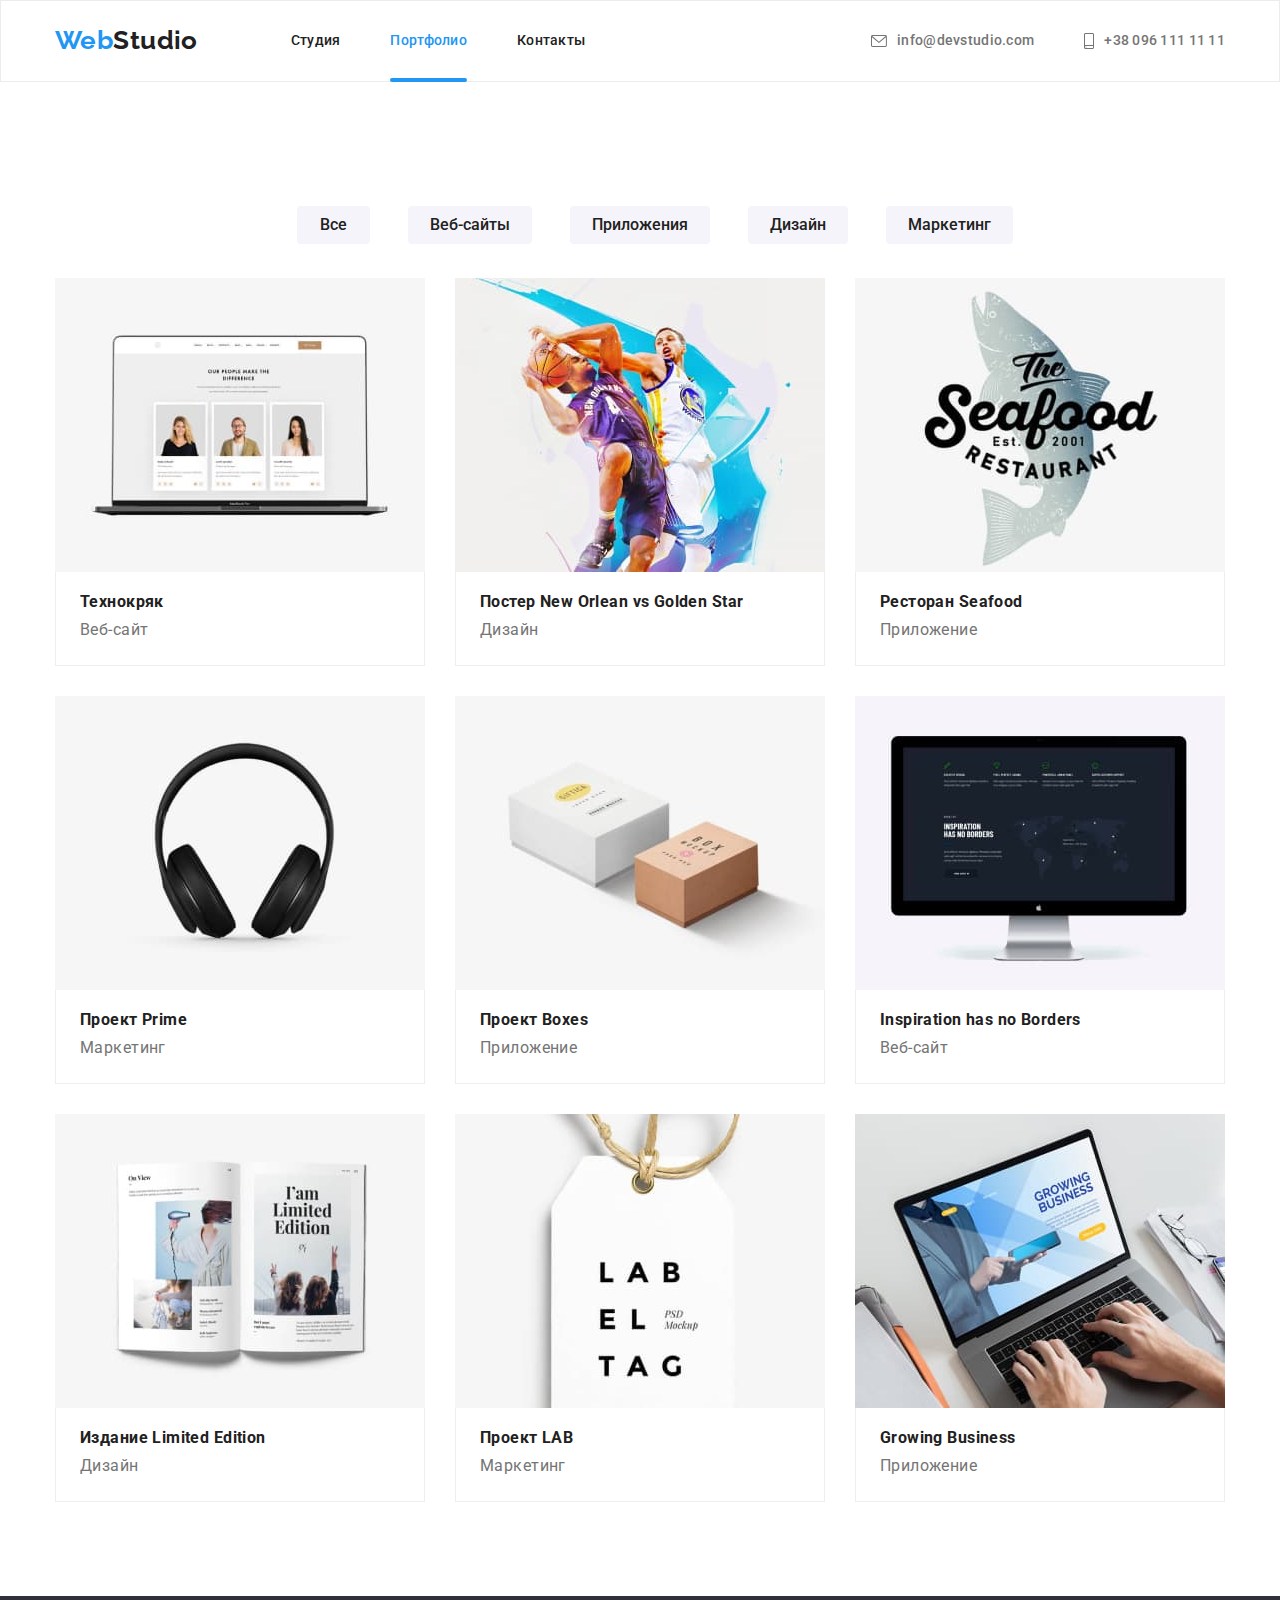
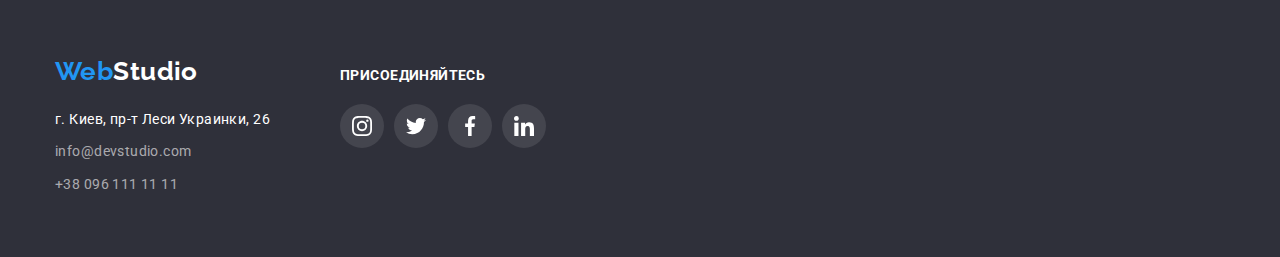
==== portfolio.html @ 7b834184 "create new repository" ====
<!DOCTYPE html>
<html lang="ru">
  <head>
    <meta charset="UTF-8" />
    <meta http-equiv="X-UA-Compatible" content="IE=edge" />
    <meta name="viewport" content="width=device-width, initial-scale=1.0" />
    <title>Document</title>
    <link rel="preconnect" href="https://fonts.googleapis.com" />
    <link rel="preconnect" href="https://fonts.gstatic.com" crossorigin />
    <link
      href="https://fonts.googleapis.com/css2?family=Raleway:wght@700&family=Roboto:wght@400;500;700;900&display=swap"
      rel="stylesheet"
    />
    <link
      rel="stylesheet"
      href="https://cdnjs.cloudflare.com/ajax/libs/modern-normalize/1.1.0/modern-normalize.min.css"
    />
    <link rel="stylesheet" href="./css/styles.css" />
  </head>
  <body>
    <!--шапка страницы-->
    <header class="header">
      <div class="container container-header">
        <nav class="nav">
          <a href="" class="link logo"
            >Web<span class="logo-header">Studio</span></a
          >

          <ul class="nav-list list">
            <li class="nav-item">
              <a href="./index.html" class="link header-link">Студия</a>
            </li>
            <li class="nav-item">
              <a href="./portfolio.html" class="link header-link current-link"
                >Портфолио</a
              >
            </li>
            <li class="nav-item">
              <a href="#" class="link header-link">Контакты</a>
            </li>
          </ul>
        </nav>
        <ul class="contact-list list">
          <li class="contact-item">
            <a
              href="mailto:info@devstudio.com"
              class="link header-link contact-link"
            >
              <svg class="contacts-icon" width="16" height="12">
                <use href="./images/sprite.svg#envelope-1"></use></svg
              >info@devstudio.com</a
            >
          </li>
          <li class="contact-item">
            <a href="tel:+380961111111" class="link header-link contact-link">
              <svg class="contacts-icon" width="10" height="16">
                <use href="./images//sprite.svg#smartphone-1"></use></svg
              >+38 096 111 11 11</a
            >
          </li>
        </ul>
      </div>
    </header>

    <!--главный блок-->
    <main>
      <section class="section section-portfolio">
        <h1 class="visually-hidden">Портфолио</h1>
        <div class="container">
          <ul class="list list-portfolio">
            <li class="item">
              <button type="button" class="btn-portfolio">Все</button>
            </li>
            <li class="item">
              <button type="button" class="btn-portfolio">Веб-сайты</button>
            </li>
            <li class="item">
              <button type="button" class="btn-portfolio">Приложения</button>
            </li>
            <li class="item">
              <button type="button" class="btn-portfolio">Дизайн</button>
            </li>
            <li class="item">
              <button type="button" class="btn-portfolio">Маркетинг</button>
            </li>
          </ul>
          <h2 class="visually-hidden">Работы</h2>
          <ul class="list works-list">
            <li class="item works-item">
              <a
                class="link works-link"
                href="#"
                target="_blank"
                rel="noreferrer noopener"
              >
                <div class="works-card-overlay">
                  <div class="works-img-overlay">
                    <img
                      src="./images/technocrack.jpg"
                      alt="Ноутбук"
                      width="370"
                      height="294"
                    />
                    <div class="works-text-overlay">
                      <p class="works-text">
                        Технокряк это современная площадка распространения
                        коронавируса. Компании используют эту платформу для
                        цифрового шпионажа и атак на защищённые сервера
                        конкурентов.
                      </p>
                    </div>
                  </div>

                  <div class="works-wrraper">
                    <h3 class="title works-title">Технокряк</h3>
                    <p class="works-description">Веб-сайт</p>
                  </div>
                </div>
              </a>
            </li>
            <li class="item works-item">
              <a
                class="link works-link"
                href="#"
                target="_blank"
                rel="noreferrer noopener"
              >
                <div class="works-card-overlay">
                  <div class="works-img-overlay">
                    <img
                      src="./images/poster-new-orlean-vs-golden-star.jpg"
                      alt="Баскетболисты"
                      width="370"
                      height="294"
                    />
                    <div class="works-text-overlay">
                      <p class="works-text">
                        Технокряк это современная площадка распространения
                        коронавируса. Компании используют эту платформу для
                        цифрового шпионажа и атак на защищённые сервера
                        конкурентов.
                      </p>
                    </div>
                  </div>

                  <div class="works-wrraper">
                    <h3 class="title works-title">
                      Постер New Orlean vs Golden Star
                    </h3>
                    <p class="works-description">Дизайн</p>
                  </div>
                </div>
              </a>
            </li>
            <li class="item works-item">
              <a
                class="link works-link"
                href="#"
                target="_blank"
                rel="noreferrer noopener"
              >
                <div class="works-card-overlay">
                  <div class="works-img-overlay">
                    <img
                      src="./images/restaurant-seafood.jpg"
                      alt="Лого ресторана"
                      width="370"
                      height="294"
                    />
                    <div class="works-text-overlay">
                      <p class="works-text">
                        Технокряк это современная площадка распространения
                        коронавируса. Компании используют эту платформу для
                        цифрового шпионажа и атак на защищённые сервера
                        конкурентов.
                      </p>
                    </div>
                  </div>

                  <div class="works-wrraper">
                    <h3 class="title works-title">Ресторан Seafood</h3>
                    <p class="works-description">Приложение</p>
                  </div>
                </div>
              </a>
            </li>
            <li class="item works-item">
              <a
                class="link works-link"
                href="#"
                target="_blank"
                rel="noreferrer noopener"
              >
                <div class="works-card-overlay">
                  <div class="works-img-overlay">
                    <img
                      src="./images/project-prime.jpg"
                      alt="Наушники"
                      width="370"
                      height="294"
                    />
                    <div class="works-text-overlay">
                      <p class="works-text">
                        Технокряк это современная площадка распространения
                        коронавируса. Компании используют эту платформу для
                        цифрового шпионажа и атак на защищённые сервера
                        конкурентов.
                      </p>
                    </div>
                  </div>

                  <div class="works-wrraper">
                    <h3 class="title works-title">Проект Prime</h3>
                    <p class="works-description">Маркетинг</p>
                  </div>
                </div>
              </a>
            </li>
            <li class="item works-item">
              <a
                class="link works-link"
                href="#"
                target="_blank"
                rel="noreferrer noopener"
              >
                <div class="works-card-overlay">
                  <div class="works-img-overlay">
                    <img
                      src="./images/project-boxes.jpg"
                      alt="Коробки"
                      width="370"
                      height="294"
                    />
                    <div class="works-text-overlay">
                      <p class="works-text">
                        Технокряк это современная площадка распространения
                        коронавируса. Компании используют эту платформу для
                        цифрового шпионажа и атак на защищённые сервера
                        конкурентов.
                      </p>
                    </div>
                  </div>
                  <div class="works-wrraper">
                    <h3 class="title works-title">Проект Boxes</h3>
                    <p class="works-description">Приложение</p>
                  </div>
                </div>
              </a>
            </li>
            <li class="item works-item">
              <a
                class="link works-link"
                href="#"
                target="_blank"
                rel="noreferrer noopener"
              >
                <div class="works-card-overlay">
                  <div class="works-img-overlay">
                    <img
                      src="./images/inspiration-has-no-borders.jpg"
                      alt="Монитор"
                      width="370"
                      height="294"
                    />
                    <div class="works-text-overlay">
                      <p class="works-text">
                        Технокряк это современная площадка распространения
                        коронавируса. Компании используют эту платформу для
                        цифрового шпионажа и атак на защищённые сервера
                        конкурентов.
                      </p>
                    </div>
                  </div>
                  <div class="works-wrraper">
                    <h3 class="title works-title">
                      Inspiration has no Borders
                    </h3>
                    <p class="works-description">Веб-сайт</p>
                  </div>
                </div>
              </a>
            </li>
            <li class="item works-item">
              <a
                class="link works-link"
                href="#"
                target="_blank"
                rel="noreferrer noopener"
              >
                <div class="works-card-overlay">
                  <div class="works-img-overlay">
                    <img
                      src="./images/limited-edition.jpg"
                      alt="Книга"
                      width="370"
                      height="294"
                    />
                    <div class="works-text-overlay">
                      <p class="works-text">
                        Технокряк это современная площадка распространения
                        коронавируса. Компании используют эту платформу для
                        цифрового шпионажа и атак на защищённые сервера
                        конкурентов.
                      </p>
                    </div>
                  </div>
                  <div class="works-wrraper">
                    <h3 class="title works-title">Издание Limited Edition</h3>
                    <p class="works-description">Дизайн</p>
                  </div>
                </div>
              </a>
            </li>
            <li class="item works-item">
              <a
                class="link works-link"
                href="#"
                target="_blank"
                rel="noreferrer noopener"
              >
                <div class="works-card-overlay">
                  <div class="works-img-overlay">
                    <img
                      src="./images/project-lab.jpg"
                      alt="Лейбл"
                      width="370"
                      height="294"
                    />
                    <div class="works-text-overlay">
                      <p class="works-text">
                        Технокряк это современная площадка распространения
                        коронавируса. Компании используют эту платформу для
                        цифрового шпионажа и атак на защищённые сервера
                        конкурентов.
                      </p>
                    </div>
                  </div>
                  <div class="works-wrraper">
                    <h3 class="title works-title">Проект LAB</h3>
                    <p class="works-description">Маркетинг</p>
                  </div>
                </div>
              </a>
            </li>
            <li class="item works-item">
              <a
                class="link works-link"
                href="#"
                target="_blank"
                rel="noreferrer noopener"
              >
                <div class="works-card-overlay">
                  <div class="works-img-overlay">
                    <img
                      src="./images/growing-business.jpg"
                      alt="Печать за ноутбуком"
                      width="370"
                      height="294"
                    />
                    <div class="works-text-overlay">
                      <p class="works-text">
                        Технокряк это современная площадка распространения
                        коронавируса. Компании используют эту платформу для
                        цифрового шпионажа и атак на защищённые сервера
                        конкурентов.
                      </p>
                    </div>
                  </div>
                  <div class="works-wrraper">
                    <h3 class="title works-title">Growing Business</h3>
                    <p class="works-description">Приложение</p>
                  </div>
                </div>
              </a>
            </li>
          </ul>
        </div>
      </section>
    </main>

    <footer class="footer">
      <div class="container footer-container">
        <div class="footer-address-container">
          <a href="" class="link logo"
            >Web<span class="logo-footer">Studio</span></a
          >
          <address class="address">
            <ul class="list address-list">
              <li class="address-item">
                <a
                  href="https://goo.gl/maps/YsXCq6yeaP6gn7Sp7"
                  target="_blank"
                  rel="noreferrer noopener"
                  class="link address-link"
                  >г. Киев, пр-т Леси Украинки, 26</a
                >
              </li>
              <li class="address-item">
                <a href="mailto:info@devstudio.com" class="link address-link"
                  >info@devstudio.com</a
                >
              </li>
              <li class="address-item">
                <a href="tel:+380961111111" class="link address-link"
                  >+38 096 111 11 11</a
                >
              </li>
            </ul>
          </address>
        </div>
        <div class="footer-icon-container">
          <h3 class="title">присоединяйтесь</h3>
          <ul class="list social-list">
            <li class="social-item">
              <a
                href="https://www.instagram.com/"
                target="_blank"
                rel="noreferrer noopener"
                class="link icon-link footer-icon-link"
              >
                <svg class="footer-icon" width="20" height="20">
                  <use href="./images/sprite.svg#instagram"></use>
                </svg>
              </a>
            </li>
            <li class="social-item">
              <a
                href="https://www.instagram.com/"
                target="_blank"
                rel="noreferrer noopener"
                class="link icon-link footer-icon-link"
              >
                <svg class="footer-icon" width="20" height="20">
                  <use href="./images/sprite.svg#twitter"></use>
                </svg>
              </a>
            </li>
            <li class="social-item">
              <a
                href="https://www.instagram.com/"
                target="_blank"
                rel="noreferrer noopener"
                class="link icon-link footer-icon-link"
              >
                <svg class="footer-icon" width="20" height="20">
                  <use href="./images/sprite.svg#facebook"></use>
                </svg>
              </a>
            </li>
            <li class="social-item">
              <a
                href="https://www.instagram.com/"
                target="_blank"
                rel="noreferrer noopener"
                class="link icon-link footer-icon-link"
              >
                <svg class="footer-icon" width="20" height="20">
                  <use href="./images/sprite.svg#linkedin"></use>
                </svg>
              </a>
            </li>
          </ul>
        </div>
      </div>
    </footer>
  </body>
</html>
---- css/styles.css ----
:root{
    --primary-text-color: #757575;
    --title-text-color: #212121;
    --accent-color: #2196F3;
    --white-text-color: #fff;
    --primary-background-color: #E5E5E5;
    --secondary-background-color: #F5F4FA;
    --white-background-color: #FFFFFF;
    --footer-background-color: #2F303A;
    --light-grey-rgba: rgba(255, 255, 255, 0.6);
    --icon-color: #AFB1B8;
    --bg-color-activity-wrraper: rgba(47, 48, 58, 0.8);
    --backdrop-bg: rgba(0, 0, 0, 0.2);
    --time-animation: 250ms;
    --time-distribution: cubic-bezier(0.4, 0, 0.2, 1);
}

body {
    font-family: roboto, sans-serif;
    letter-spacing: 0.03em;
    font-size: 14px;
    line-height: 1.71;
    color: var(--primary-text-color);
}

p,
h1,
h2,
h3 {
    margin-top: 0;
    margin-bottom: 0;
}

ul {
    margin-top: 0;
    margin-bottom: 0;
    padding-left: 0;
}

img {
    display: block;
    max-width: 100%;
    height: auto;
}

/*---Common---*/
.list {
    list-style: none;
}

.link {
    text-decoration: none;
    color: inherit;
}

.visually-hidden { 
    position: absolute; 
    width: 1px; 
    height: 1px; 
    margin: -1px; 
    padding: 0; 
    overflow: hidden; 
    border: 0; 
    clip: rect(0 0 0 0); 
}

.item {
    margin-left: 30px;
    margin-top: 30px;
}

.title {
    margin-bottom: 10px;
    
    color: var(--title-text-color);
}

.section-title {
    margin-bottom: 50px;

    font-size: 36px;
    line-height: 1.17;
    text-align: center;
    color: var(--title-text-color);
}

/*Modal*/

.backdrop {
    position: fixed;
    top: 0;
    left: 0;
    bottom: 0;
    right: 0;
    background-color: var(--backdrop-bg);
    z-index: 1;
    opacity: 1;

    transition: opacity 250ms cubic-bezier(.58,.79,.54,.35);
}

.backdrop.is-hidden {
    opacity: 0;
    pointer-events: none;
    visibility: visible;
} 

.backdrop.is-hidden .modal {
    transform: translate(-50%, -50%) scale(0.9);
}

.modal {
    position: absolute; 
    top: 50%;
    left: 50%; 
    transform: translate(-50%, -50%) scale(1.1);

    min-width: 528px;
    min-height: 581px;
    padding-top: 8px;
    padding-right: 8px;  
    background-color: var(--white-background-color);
    box-shadow: 0px 1px 3px rgba(0, 0, 0, 0.12), 0px 1px 1px rgba(0, 0, 0, 0.14), 0px 2px 1px rgba(0, 0, 0, 0.2);
    border-radius: 4px;
    
    transition: transform 250ms cubic-bezier(.58,.79,.54,.35);
}


.modal-icon-bg {
    display: flex;
    align-items: center;
    justify-content: center;
    margin-left: auto;
    width: 30px;
    height: 30px;
    border: 1px solid rgba(0, 0, 0, 0.1);
    border-radius: 50%;
    background-color: var(--white-text-color)
    
}

.form {
    /* padding-top: 32px; */
    padding-left: 40px;
    padding-bottom: 40px;
    padding-right: 32px;
}

.slogan {
    margin-bottom: 12px;
    font-weight: 700;
    font-size: 20px;
    line-height: 1.15;
    text-align: center; 
    color: var(--title-text-color);
}

.form-field {
    display: flex;
    flex-direction: column;
    
}

.form-input {
    display: inline-block;
    height: 40px;
    margin-bottom: 12px;
}

textarea {
    resize: none;
    width: 100%;
}


/* .form-field-comment {
    margin-bottom: 20px;
} */

/*---Logo---*/
.logo {
    font-family: raleway, sans-serif;
    font-weight: 700;
    font-size: 26px;
    line-height: 1.2; 
    color: var(--accent-color);
}

.logo-header {
    color: var(--title-text-color);
}

.logo-footer {
    color: var(--white-text-color);
}

.section {
    padding-bottom: 94px;
    padding-top: 94px;
}

/*---Header---*/
.header {
    margin-top: 0;
    margin-bottom: 0;

    border: 1px solid #ECECEC;
}

.header .logo {
    margin-right: 93px;
}

.header-portfolio {
    margin-bottom: 94px;
}

.nav-list { 
    display: flex;

    color: var(--title-text-color);
}

.nav-list .nav-item:not(:last-child) {
    margin-right: 50px;
}

.header-link {
    display: block;
    padding-top: 32px;
    padding-bottom: 32px;
    align-items: baseline;

    font-weight: 500;
    line-height: 1.14;
    letter-spacing: 0.02em;

    transition: color var(--time-animation) var(--time-distribution);
}

.contact-list {
    display: flex;
    margin-left: auto;
}

.contacts-icon {
    margin-right: 10px;
    fill: currentColor;
}

.contact-link {
    display: flex;
    align-items: center;
    color: var(--primary-text-color);
    transition: color var(--time-animation) var(--time-distribution);

}

.contact-link:hover {
    fill: var(--accent-color);
}

.header-link:hover,
.header-link:focus,
.current-link {
    color: var(--accent-color);
}

.current-link {
    position: relative;
} 

.current-link::after {
    display: block;
    content: "";
    height: 4px;
    width: 100%;
    background: #2196F3;
    border-radius: 2px;

    position: absolute;
    bottom: -1px;
}



.contact-list .contact-item:not(:last-child) {
    margin-right: 50px;
}

.container {
    width: 1200px;
    padding-left: 15px;
    padding-right: 15px;
    margin-left: auto;
    margin-right: auto;
}

.container-header {
    display: flex;
}

.container-header .nav {
    display: flex;
    align-items: center;
}


/*---Hero---*/
.hero {
    padding-top: 200px;
    padding-bottom: 200px;
  
    text-align: center;
    background-color: var(--footer-background-color);
    background-image: linear-gradient(rgba(47, 48, 58, 0.4), rgba(47, 48, 58, 0.4)), url(../images/bg.jpg);
}

.hero-title {
    margin-bottom: 30px;

    color: var(--white-text-color);
    font-weight: 900;
    font-size: 44px;
    line-height: 1.36;
    letter-spacing: 0.06em;
    text-transform: uppercase;
}

.main-btn {
    display: inline-block;
    

    border: none;
    border-radius: 4px;
    filter: drop-shadow(0px 4px 4px rgba(0, 0, 0, 0.25));
    box-shadow: 0px 4px 4px rgba(0, 0, 0, 0.15);
    min-width: 200px;
    padding: 10px 32px;

    background-color: var(--accent-color);
    color: var(--white-text-color);
    font-family: inherit;
    font-weight: 700;
    font-size: 16px;
    line-height: 1.88;
    letter-spacing: 0.06em;
    cursor: pointer;
    text-align: center;

    transition: background-color var(--time-animation) var(--time-distribution);

}

.main-btn:hover,
.main-btn:focus {
    background-color: #188CE8;
}

/*---Methodology---*/
.methodology {
    padding-bottom: 0;
}

.methodology-icon-container {
    display: flex;
    margin-bottom: 30px;
    height: 120px; 
    background-color: var(--secondary-background-color);
    border-radius: 4px;
    align-items: center;
    justify-content: center;
}


.methodology-list {
    display: flex;
    flex-wrap: wrap;
    margin-top: -30px;
    margin-left: -30px;
}

.methodology-item {
    flex-basis: calc(100% / 4 - 30px);
}

.methodology-subtitle {
    font-size: 14px;
    line-height: 1.14;
    text-transform: uppercase;
}






/*activity*/

.list-img {
    display: flex;
    flex-wrap: wrap;
    margin-top: -30px;
    margin-left: -30px;
}

.item-img {
    position: relative;
    flex-basis: calc(100% / 3 - 30px);
}

.activity-description {
    position: absolute;
    bottom: 0;
    left: 0;
    width: 100%;


    display: block;
    padding-top: 27px;
    padding-bottom: 27px;
    
    text-transform: uppercase;
    font-weight: 700;
    line-height: 1.14;
    text-align: center;
    color: var(--white-text-color);
    background-color: var(--bg-color-activity-wrraper);
}



/*---Team---*/
.team {
    background-color: var(--secondary-background-color);
    text-align: center;
}

.team-name {
    font-weight: 500;
}

.team-name,
.team-text {
    font-size: 16px;
    line-height: 1.19;
}

.team-text {
    margin-bottom: 16px;
}

.social-list {
    display: flex;
    margin-top: -10px;
    margin-left: -10px;
}

.social-item {
    margin-left: 10px;
    margin-top: 10px;
}

.team-icon {
    fill: currentColor;
}

.icon-link {
    display: flex;
    align-items: center;
    justify-content: center;
    border-radius: 50%;
    width: 44px;
    height: 44px;
}

.team-icon-link {
    color: var(--icon-color);

    transition: color var(--time-animation) var(--time-distribution), background-color var(--time-animation) var(--time-distribution);

}

.team-icon-link:hover,
.team-icon-link:focus {
    color: var(--white-text-color);   
    background-color: var(--accent-color);
}



.team-list {
    display: flex;
    flex-wrap: wrap;
    margin-top: -30px;
    margin-left: -30px;
}

.team-item {
    flex-basis: calc(100% / 4 - 30px);
    background: #FFFFFF;
    box-shadow: 0px 1px 3px rgba(0, 0, 0, 0.12), 0px 1px 1px rgba(0, 0, 0, 0.14), 0px 2px 1px rgba(0, 0, 0, 0.2);
    border-radius: 0px 0px 4px 4px;
}

.team-wrapper {
    padding: 30px;
}


/*---clients---*/
.clients-icon-list {
    display: flex;
    flex-wrap: wrap;
    margin-top: -30px;
    margin-left: -30px;
}

.clients-icon-item {
    flex-basis: calc(100% / 6 - 30px);
}

.clients-icon-link {
    display: flex;
    align-items: center;
    justify-content: center;
    padding: 16px;
    height: 92px;
    border: 1px solid var(--icon-color);
    border-radius: 4px;
    
    color: var(--icon-color);
    transition: color var(--time-animation) var(--time-distribution), border var(--time-animation) var(--time-distribution);   
} 


.clients-icon {
    fill: currentColor;
}


.clients-icon-link:hover,
.clients-icon-link:focus {
    border: 1px solid var(--accent-color);
    color: var(--accent-color);
}



    /*---footer---*/
.footer {
    padding-top: 60px;
    padding-bottom: 60px;
    background-color: var(--footer-background-color);
}

.footer-container {
    display: flex;
    align-items: baseline;
}

.footer-address-container {
    margin-right: 70px;
}

.footer .logo {
    display: block;
    margin-bottom: 20px;
}

.address {
    font-style: inherit;
}

.address-link {
    color: var(--light-grey-rgba); 
    transition: color var(--time-animation) var(--time-distribution);
}

.address-link[target="_blank"] {
    color: var(--white-text-color);
}

.address-link:hover,
.address-link:focus {
    color: var(--accent-color);
}

.address-list .address-item:not(:last-child) {
    margin-bottom: 9px;
}

.footer-icon-container .title {
    margin-bottom: 20px;

    color: var(--white-text-color);
    text-transform: uppercase;
    font-size: 14px;
    line-height: 1.14;

}


.footer-icon-link {
    background: rgba(255, 255, 255, 0.1);
    transition: background-color var(--time-animation) var(--time-distribution);
}

.footer-icon {
    fill: var(--white-text-color);
    transition: background-color var(--time-animation) var(--time-distribution);
}

.footer-icon-link:hover,
.footer-icon-link:focus {
    background-color: var(--accent-color);
}

/*---Portfolio---*/
.list-portfolio {
    display: flex;
    justify-content: center;
    margin-bottom: 34px;
}

.list-portfolio .item:not(:last-child) {
    margin-right: 8px;
}

.btn-portfolio {
    display: inline-block;
    min-width: 73px;
    padding: 6px 22px;

    font-weight: 500;
    font-size: 16px;
    line-height: 1.63;
    text-align: center;
    color: var(--title-text-color);
    cursor: pointer;
    font-family: inherit;
    background-color: var(--secondary-background-color);
    border: none;
    border-radius: 4px;

    transition: color var(--time-animation) var(--time-distribution), background-color var(--time-animation) var(--time-distribution), box-shadow var(--time-animation) var(--time-distribution);

}

.btn-portfolio:hover,
.btn-portfolio:focus {
   background-color: var(--accent-color);
   color: var(--white-text-color);
   box-shadow: 0px 3px 1px rgba(0, 0, 0, 0.1), 0px 1px 2px rgba(0, 0, 0, 0.08), 0px 2px 2px rgba(0, 0, 0, 0.12);
}

.works-list {
    display: flex;
    flex-wrap: wrap;
    margin-left: -30px;
    margin-top: -30px;
}

.works-item {
    flex-basis: calc(100% / 3 - 30px);
}

.works-link {
    display: block;
    transition: box-shadow var(--time-animation) var(--time-distribution)
}

.works-link:hover,
.works-link:focus {
    box-shadow: 0px 1px 1px rgba(0, 0, 0, 0.12), 0px 4px 4px rgba(0, 0, 0, 0.06), 1px 4px 6px rgba(0, 0, 0, 0.16);
}

.works-wrraper  {
    padding: 20px 24px;
   
    border: 1px solid #EEEEEE;
    border-top: none;
}

.works-title {
    margin-bottom: 4px;

    font-size: 16px;
    line-height: 1.19;
}

.works-description {
    font-size: 16px;
    line-height: 1.88;
}



.works-card-overlay {
    position: relative;
}

.works-img-overlay {
    position: relative;
    overflow: hidden;
}

.works-text-overlay{
    position: absolute;
    top: 0;
    left: 0;
    opacity: 0;

    background-color: rgba(33, 150, 243, 0.9);

    transform: translateY(100%);
    transition: transform var(--time-animation) var(--time-distribution), opacity var(--time-animation) var(--time-distribution);
}
.works-text {
    padding: 63px 24px;
    color: var(--white-text-color);
    font-size: 18px;
    line-height: 1.56;
}

.works-link:hover .works-text-overlay,
.works-link:focus .works-text-overlay {
    opacity: 1;
    transform: translateY(0);
}
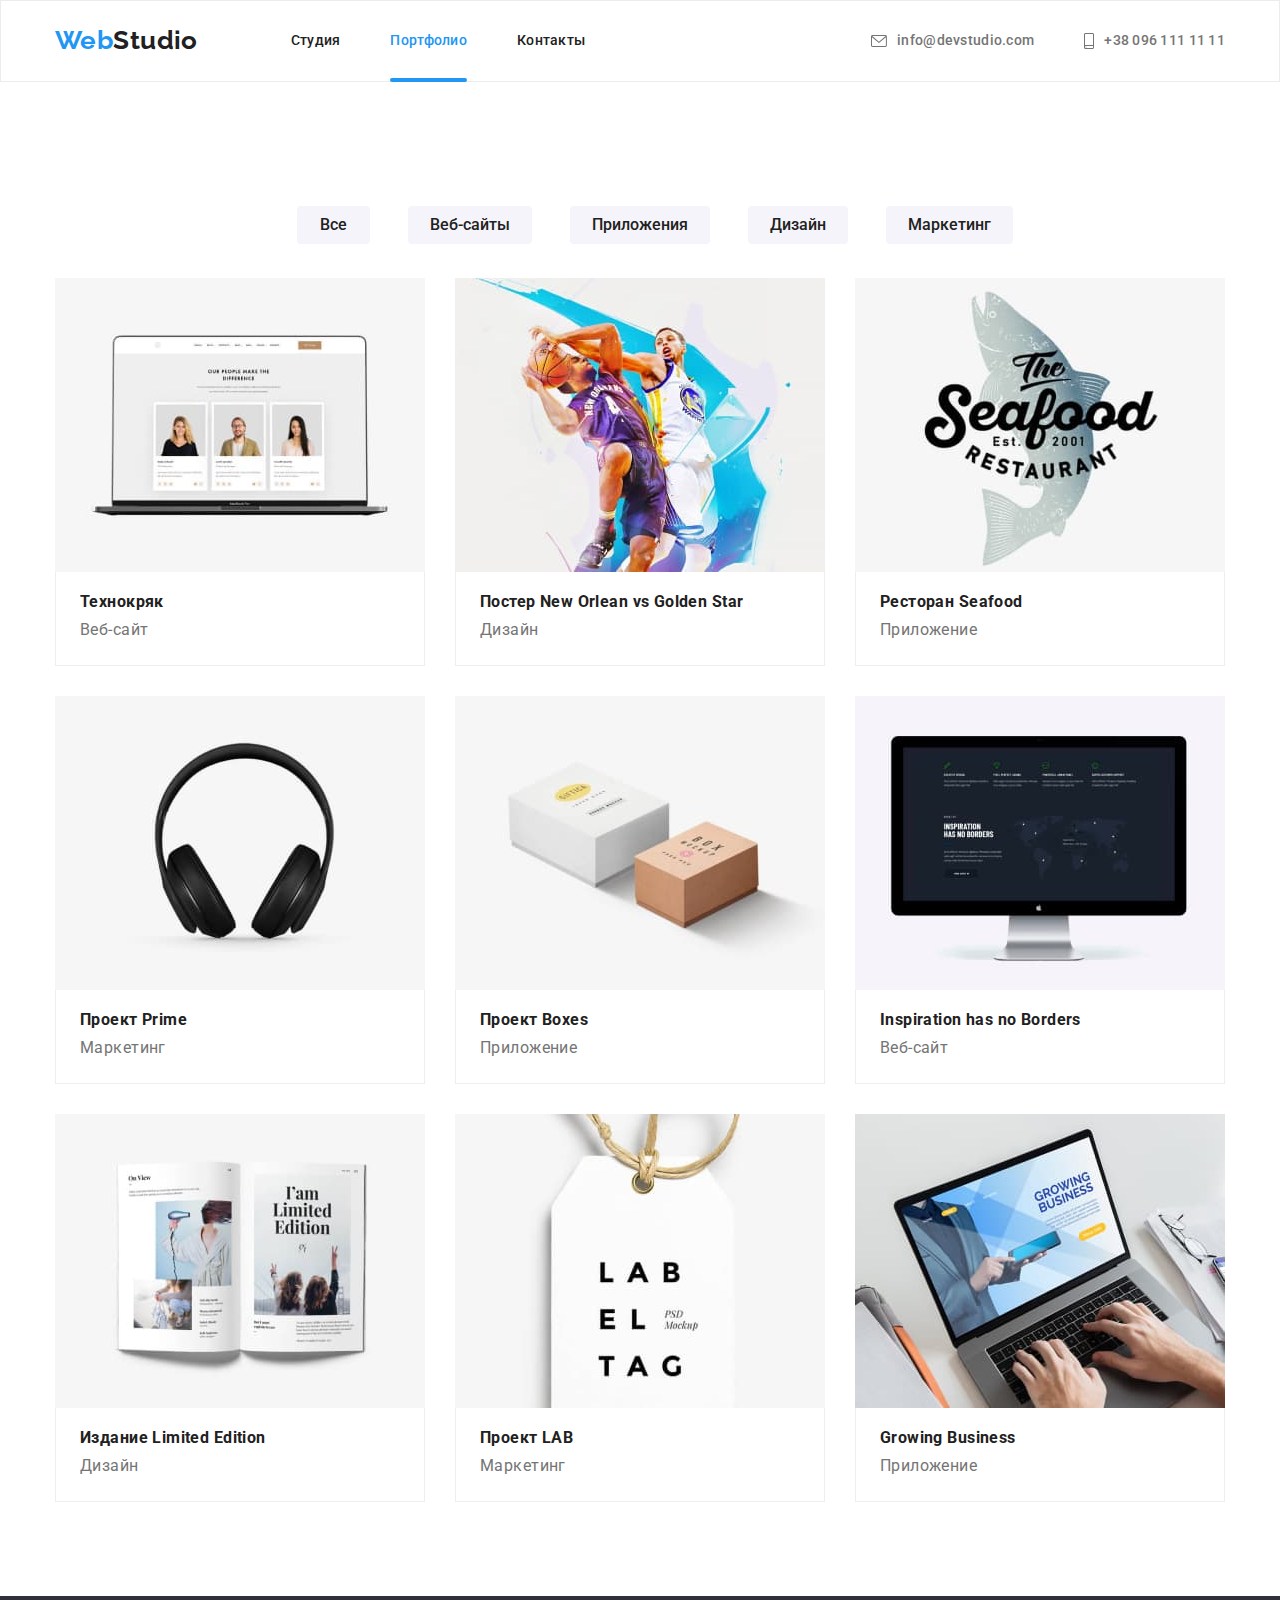
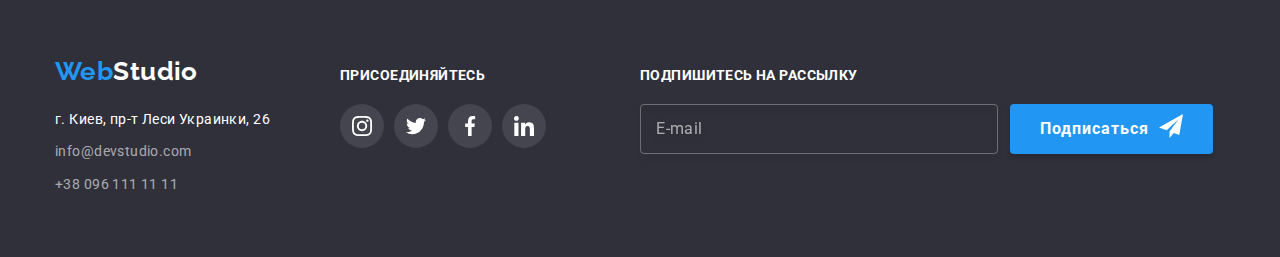
==== commit 3dfcf20a: "creates inputs" ====
--- a/portfolio.html
+++ b/portfolio.html
@@ -461,6 +461,22 @@
             </li>
           </ul>
         </div>
+        <div class="footer-form-container">
+          <b class="footer-form-slogan">Подпишитесь на рассылку</b>
+          <form class="footer-form">
+  
+              <label class="footer-form-label">
+                  <input class="footer-form-input" type="email" name="email" placeholder="E-mail" required>
+              </label>
+
+              <button type="submit" class="footer-form-btn">
+                   Подписаться
+                  <svg class="footer-form-icon" width="24" height="24">
+                      <use href="./images/sprite.svg#icon-send"></use>
+                  </svg>
+              </button>
+          </form>
+      </div>
       </div>
     </footer>
   </body>
--- a/css/styles.css
+++ b/css/styles.css
@@ -4,6 +4,7 @@
     --primary-text-color: #757575;
     --title-text-color: #212121;
     --accent-color: #2196F3;
+    --accent-modal-btn-color: #188CE8;
     --white-text-color: #fff;
     --primary-background-color: #E5E5E5;
     --secondary-background-color: #F5F4FA;
@@ -119,8 +120,7 @@
 
     min-width: 528px;
     min-height: 581px;
-    padding-top: 8px;
-    padding-right: 8px;  
+    padding: 40px;
     background-color: var(--white-background-color);
     box-shadow: 0px 1px 3px rgba(0, 0, 0, 0.12), 0px 1px 1px rgba(0, 0, 0, 0.14), 0px 2px 1px rgba(0, 0, 0, 0.2);
     border-radius: 4px;
@@ -130,6 +130,10 @@
 
 
 .modal-icon-bg {
+    position: absolute;
+    top: 8px;
+    right: 8px;
+    padding: 0;
     display: flex;
     align-items: center;
     justify-content: center;
@@ -142,14 +146,9 @@
     
 }
 
-.form {
-    /* padding-top: 32px; */
-    padding-left: 40px;
-    padding-bottom: 40px;
-    padding-right: 32px;
-}
 
 .slogan {
+    display: block;
     margin-bottom: 12px;
     font-weight: 700;
     font-size: 20px;
@@ -158,28 +157,128 @@
     color: var(--title-text-color);
 }
 
-.form-field {
-    display: flex;
-    flex-direction: column;
-    
-}
-
+.form-input-wrapper {
+    position: relative;
+    display: block;
+    margin-bottom: 12px; 
+}
+
+.form-comment,
 .form-input {
+    width: 100%;
+    border: 1px solid rgba(33, 33, 33, 0.2);
+    border-radius: 4px;
+    padding: 0;
+}
+
+.form-input {
+    height: 40px;
+    padding-left: 42px;
+    transition: border-color var(--time-animation) var(--time-distribution);
+}
+
+.form-input:focus,
+.form-comment:focus {
+    outline: none;
+    border-color: var(--accent-color);
+}
+
+.form-input:focus + .form-input-icon {
+    fill: var(--accent-color)
+}
+
+.form-input-icon {
+    position: absolute;
+    top: 50%;
+    left: 12px;
+    transform: translateY(-50%);
+    transition: fill var(--time-animation) var(--time-distribution);
+}
+
+.form-comment {
+    margin-bottom: 20px;
+    height: 120px;
+    resize: none;
+    padding: 12px 16px;
+    transition: border-color var(--time-animation) var(--time-distribution);
+}
+
+
+.form-label,
+.form-comment::placeholder {
+    display: block;
+    font-size: 12px;
+    line-height: 1.16;
+    letter-spacing: 0.01em;
+}
+
+.form-label {
+    margin-bottom: 4px;
+}
+
+.form-comment::placeholder {
+    color: rgba(117, 117, 117, 0.5);
+}
+
+.form-checkbox-wrapper {
+    margin-bottom: 30px;
+}
+
+.form-checkbox-label {
+    display: flex;
+    align-items: center;
+    justify-content: center;
+    
+}
+
+.form-checkbox-label::before {
     display: inline-block;
-    height: 40px;
-    margin-bottom: 12px;
-}
-
-textarea {
-    resize: none;
-    width: 100%;
-}
-
-
-/* .form-field-comment {
-    margin-bottom: 20px;
-} */
-
+    margin-right: 10px;
+    width: 16px;
+    height: 15px; 
+    content: '';
+    border: 2px solid var(--title-text-color);
+    border-radius: 2px;
+    cursor: pointer;
+}
+
+.form-checkbox-input:focus + .form-checkbox-label::before {
+    border-color: var(--accent-color);
+}
+
+.form-checkbox-input:checked + .form-checkbox-label::before {
+    background-color: var(--accent-color);
+    background-image: url(../images/icon-check.svg);
+    background-size: contain;
+    background-origin: border-box; 
+    
+}
+
+.form-btn,
+.footer-form-btn {
+    display: block;
+    min-width: 200px;
+    
+    padding: 10px 30px;
+    box-shadow: 0px 4px 4px rgba(0, 0, 0, 0.15);
+    border-radius: 4px;
+    margin-left: auto;
+    margin-right: auto; 
+    cursor: pointer;
+    border: none;
+    font-weight: 700;
+    font-size: 16px;
+    line-height: 1.88;
+    letter-spacing: 0.06em;
+    background: var(--accent-color);
+    color: var(--white-background-color);
+    transition: background-color var(--time-animation) var(--time-distribution);
+}
+
+.form-btn:hover,
+.form-btn:focus {
+    background: var(--accent-modal-btn-color);
+}
 /*---Logo---*/
 .logo {
     font-family: raleway, sans-serif;
@@ -593,7 +692,10 @@
     margin-bottom: 9px;
 }
 
-.footer-icon-container .title {
+
+.footer-icon-container .title,
+.footer-form-slogan {
+    display: block;
     margin-bottom: 20px;
 
     color: var(--white-text-color);
@@ -603,6 +705,9 @@
 
 }
 
+.footer-icon-container{
+    margin-right: 94px;
+}
 
 .footer-icon-link {
     background: rgba(255, 255, 255, 0.1);
@@ -617,6 +722,47 @@
 .footer-icon-link:hover,
 .footer-icon-link:focus {
     background-color: var(--accent-color);
+}
+
+.footer-form {
+    display: flex;
+}
+
+.footer-form-label {
+    display: block;
+    margin-right: 12px;
+    
+}
+
+.footer-form-input {
+    padding: 15px;
+    width: 358px;
+    height: 50px;
+
+    border: 1px solid rgba(255, 255, 255, 0.3);
+    filter: drop-shadow(0px 4px 4px rgba(0, 0, 0, 0.15));
+    border-radius: 4px;
+    background-color: transparent;
+}
+
+.footer-form-input::placeholder {
+    display: block;
+    font-size: 16px;
+    line-height: 1.25;
+    letter-spacing: 0.03em;
+    color: rgba(255, 255, 255, 0.6);
+}
+
+.footer-form-input:not(:placeholder-shown){
+    color: var(--white-background-color);
+}
+
+.footer-form-btn {
+    display: flex;
+}
+
+.footer-form-icon {
+    margin-left: 10px;
 }
 
 /*---Portfolio---*/
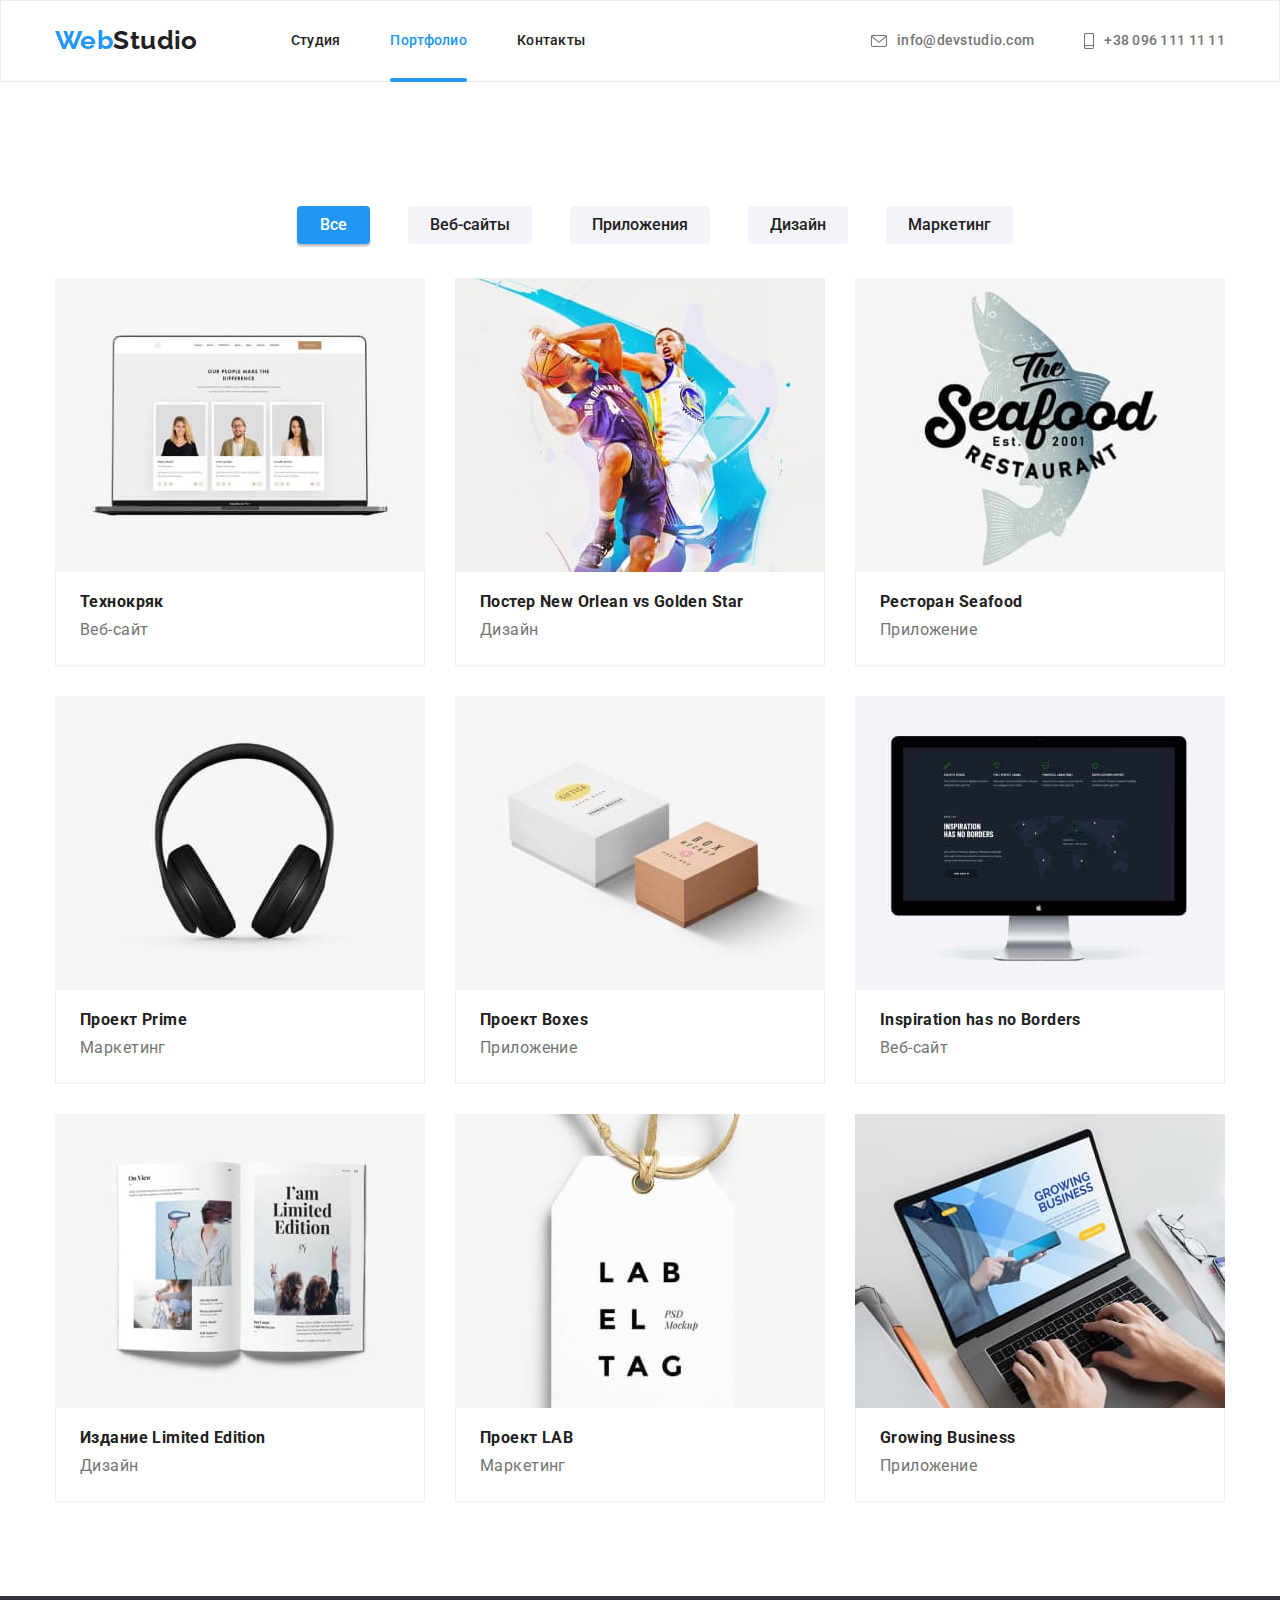
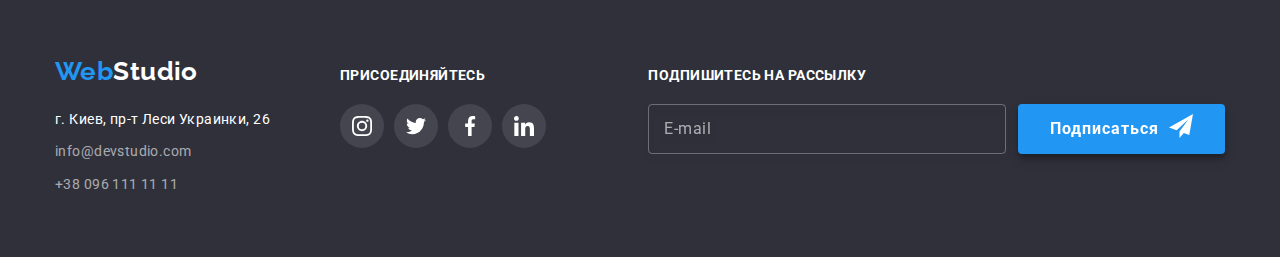
==== commit a4ec46e7: "corects hover/btn" ====
--- a/portfolio.html
+++ b/portfolio.html
@@ -69,7 +69,7 @@
         <div class="container">
           <ul class="list list-portfolio">
             <li class="item">
-              <button type="button" class="btn-portfolio">Все</button>
+              <button type="button" class="btn-portfolio active">Все</button>
             </li>
             <li class="item">
               <button type="button" class="btn-portfolio">Веб-сайты</button>
@@ -380,88 +380,51 @@
 
     <footer class="footer">
       <div class="container footer-container">
-        <div class="footer-address-container">
-          <a href="" class="link logo"
-            >Web<span class="logo-footer">Studio</span></a
-          >
+      <div class="footer-container-item">
+          <a href="" class=" link logo">Web<span class="logo-footer">Studio</span></a> 
           <address class="address">
-            <ul class="list address-list">
-              <li class="address-item">
-                <a
-                  href="https://goo.gl/maps/YsXCq6yeaP6gn7Sp7"
-                  target="_blank"
-                  rel="noreferrer noopener"
-                  class="link address-link"
-                  >г. Киев, пр-т Леси Украинки, 26</a
-                >
+              <ul class="list address-list"> 
+                  <li class="address-item"><a href="https://goo.gl/maps/YsXCq6yeaP6gn7Sp7" target="_blank" rel="noreferrer noopener" class="link address-link">г. Киев, пр-т Леси Украинки, 26</a></li>
+                  <li class="address-item"><a href="mailto:info@devstudio.com" class="link address-link">info@devstudio.com</a></li>
+                  <li class="address-item"><a href="tel:+380961111111" class=" link address-link">+38 096 111 11 11</a></li>
+              </ul>
+          </address>
+      </div>
+      <div class="footer-container-item">
+          <h3 class="footer-form-slogan">присоединяйтесь</h3>
+          <ul class="list social-list"> 
+              <li class="social-item">
+                  <a href="https://www.instagram.com/" target="_blank" rel="noreferrer noopener" class="link icon-link footer-icon-link">
+                  <svg class="footer-icon" width="20" height="20">
+                      <use href="./images/sprite.svg#instagram"></use>
+                  </svg> 
+                  </a>
               </li>
-              <li class="address-item">
-                <a href="mailto:info@devstudio.com" class="link address-link"
-                  >info@devstudio.com</a
-                >
+              <li class="social-item">
+                  <a href="https://www.instagram.com/" target="_blank" rel="noreferrer noopener" class="link icon-link footer-icon-link">
+                  <svg class="footer-icon" width="20" height="20">
+                      <use href="./images/sprite.svg#twitter"></use>
+                  </svg> 
+                  </a>
               </li>
-              <li class="address-item">
-                <a href="tel:+380961111111" class="link address-link"
-                  >+38 096 111 11 11</a
-                >
+              <li class="social-item">
+                  <a href="https://www.instagram.com/" target="_blank" rel="noreferrer noopener" class="link icon-link footer-icon-link">
+                  <svg class="footer-icon" width="20" height="20">
+                      <use href="./images/sprite.svg#facebook"></use>
+                  </svg> 
+                  </a>
               </li>
-            </ul>
-          </address>
-        </div>
-        <div class="footer-icon-container">
-          <h3 class="title">присоединяйтесь</h3>
-          <ul class="list social-list">
-            <li class="social-item">
-              <a
-                href="https://www.instagram.com/"
-                target="_blank"
-                rel="noreferrer noopener"
-                class="link icon-link footer-icon-link"
-              >
-                <svg class="footer-icon" width="20" height="20">
-                  <use href="./images/sprite.svg#instagram"></use>
-                </svg>
-              </a>
-            </li>
-            <li class="social-item">
-              <a
-                href="https://www.instagram.com/"
-                target="_blank"
-                rel="noreferrer noopener"
-                class="link icon-link footer-icon-link"
-              >
-                <svg class="footer-icon" width="20" height="20">
-                  <use href="./images/sprite.svg#twitter"></use>
-                </svg>
-              </a>
-            </li>
-            <li class="social-item">
-              <a
-                href="https://www.instagram.com/"
-                target="_blank"
-                rel="noreferrer noopener"
-                class="link icon-link footer-icon-link"
-              >
-                <svg class="footer-icon" width="20" height="20">
-                  <use href="./images/sprite.svg#facebook"></use>
-                </svg>
-              </a>
-            </li>
-            <li class="social-item">
-              <a
-                href="https://www.instagram.com/"
-                target="_blank"
-                rel="noreferrer noopener"
-                class="link icon-link footer-icon-link"
-              >
-                <svg class="footer-icon" width="20" height="20">
-                  <use href="./images/sprite.svg#linkedin"></use>
-                </svg>
-              </a>
-            </li>
+              <li class="social-item">
+                  <a href="https://www.instagram.com/" target="_blank" rel="noreferrer noopener" class="link icon-link footer-icon-link">
+                  <svg class="footer-icon" width="20" height="20">
+                      <use href="./images/sprite.svg#linkedin"></use>
+                  </svg> 
+                  </a>
+              </li>
+              
           </ul>
-        </div>
-        <div class="footer-form-container">
+  </div>
+          <div class="footer-container-item">
           <b class="footer-form-slogan">Подпишитесь на рассылку</b>
           <form class="footer-form">
   
@@ -469,7 +432,7 @@
                   <input class="footer-form-input" type="email" name="email" placeholder="E-mail" required>
               </label>
 
-              <button type="submit" class="footer-form-btn">
+              <button type="submit" class="main-btn">
                    Подписаться
                   <svg class="footer-form-icon" width="24" height="24">
                       <use href="./images/sprite.svg#icon-send"></use>
@@ -477,7 +440,10 @@
               </button>
           </form>
       </div>
+      
       </div>
-    </footer>
+      
+  
+  </footer>
   </body>
 </html>
--- a/css/styles.css
+++ b/css/styles.css
@@ -142,10 +142,14 @@
     height: 30px;
     border: 1px solid rgba(0, 0, 0, 0.1);
     border-radius: 50%;
-    background-color: var(--white-text-color)
-    
-}
-
+    background-color: var(--white-text-color);
+    cursor: pointer;
+}
+
+.modal-icon-bg:hover,
+.modal-icon-bg:focus {
+    fill: var(--accent-color);
+}
 
 .slogan {
     display: block;
@@ -159,8 +163,17 @@
 
 .form-input-wrapper {
     position: relative;
-    display: block;
-    margin-bottom: 12px; 
+}
+
+.form-field,
+.form-field-comment {
+    display: flex;
+    flex-direction: column;
+    margin-bottom: 20px;
+}
+
+.form-field:not(:last-child) {
+     margin-bottom: 12px; 
 }
 
 .form-comment,
@@ -177,14 +190,18 @@
     transition: border-color var(--time-animation) var(--time-distribution);
 }
 
+
+.form-input:hover,
 .form-input:focus,
+.form-comment:hover,
 .form-comment:focus {
     outline: none;
     border-color: var(--accent-color);
 }
 
+.form-input:hover + .form-input-icon,
 .form-input:focus + .form-input-icon {
-    fill: var(--accent-color)
+    fill: var(--accent-color);
 }
 
 .form-input-icon {
@@ -196,7 +213,6 @@
 }
 
 .form-comment {
-    margin-bottom: 20px;
     height: 120px;
     resize: none;
     padding: 12px 16px;
@@ -206,7 +222,6 @@
 
 .form-label,
 .form-comment::placeholder {
-    display: block;
     font-size: 12px;
     line-height: 1.16;
     letter-spacing: 0.01em;
@@ -254,29 +269,8 @@
     
 }
 
-.form-btn,
-.footer-form-btn {
-    display: block;
-    min-width: 200px;
-    
-    padding: 10px 30px;
-    box-shadow: 0px 4px 4px rgba(0, 0, 0, 0.15);
-    border-radius: 4px;
-    margin-left: auto;
-    margin-right: auto; 
-    cursor: pointer;
-    border: none;
-    font-weight: 700;
-    font-size: 16px;
-    line-height: 1.88;
-    letter-spacing: 0.06em;
-    background: var(--accent-color);
-    color: var(--white-background-color);
-    transition: background-color var(--time-animation) var(--time-distribution);
-}
-
-.form-btn:hover,
-.form-btn:focus {
+.main-btn:hover,
+.main-btn:focus {
     background: var(--accent-modal-btn-color);
 }
 /*---Logo---*/
@@ -430,8 +424,8 @@
 }
 
 .main-btn {
-    display: inline-block;
-    
+    display: flex;
+    justify-content: center;
 
     border: none;
     border-radius: 4px;
@@ -448,7 +442,7 @@
     line-height: 1.88;
     letter-spacing: 0.06em;
     cursor: pointer;
-    text-align: center;
+    /* text-align: center; */
 
     transition: background-color var(--time-animation) var(--time-distribution);
 
@@ -457,6 +451,12 @@
 .main-btn:hover,
 .main-btn:focus {
     background-color: #188CE8;
+}
+
+.hero .main-btn,
+.modal .main-btn {
+    margin-left: auto;
+    margin-right: auto;
 }
 
 /*---Methodology---*/
@@ -661,8 +661,12 @@
     align-items: baseline;
 }
 
-.footer-address-container {
+.footer-container-item:not(:last-child){
     margin-right: 70px;
+}
+
+.footer-container-item:last-child {
+    margin-left: auto;
 }
 
 .footer .logo {
@@ -692,8 +696,6 @@
     margin-bottom: 9px;
 }
 
-
-.footer-icon-container .title,
 .footer-form-slogan {
     display: block;
     margin-bottom: 20px;
@@ -705,10 +707,6 @@
 
 }
 
-.footer-icon-container{
-    margin-right: 94px;
-}
-
 .footer-icon-link {
     background: rgba(255, 255, 255, 0.1);
     transition: background-color var(--time-animation) var(--time-distribution);
@@ -757,9 +755,6 @@
     color: var(--white-background-color);
 }
 
-.footer-form-btn {
-    display: flex;
-}
 
 .footer-form-icon {
     margin-left: 10px;
@@ -797,7 +792,8 @@
 }
 
 .btn-portfolio:hover,
-.btn-portfolio:focus {
+.btn-portfolio:focus,
+.active {
    background-color: var(--accent-color);
    color: var(--white-text-color);
    box-shadow: 0px 3px 1px rgba(0, 0, 0, 0.1), 0px 1px 2px rgba(0, 0, 0, 0.08), 0px 2px 2px rgba(0, 0, 0, 0.12);
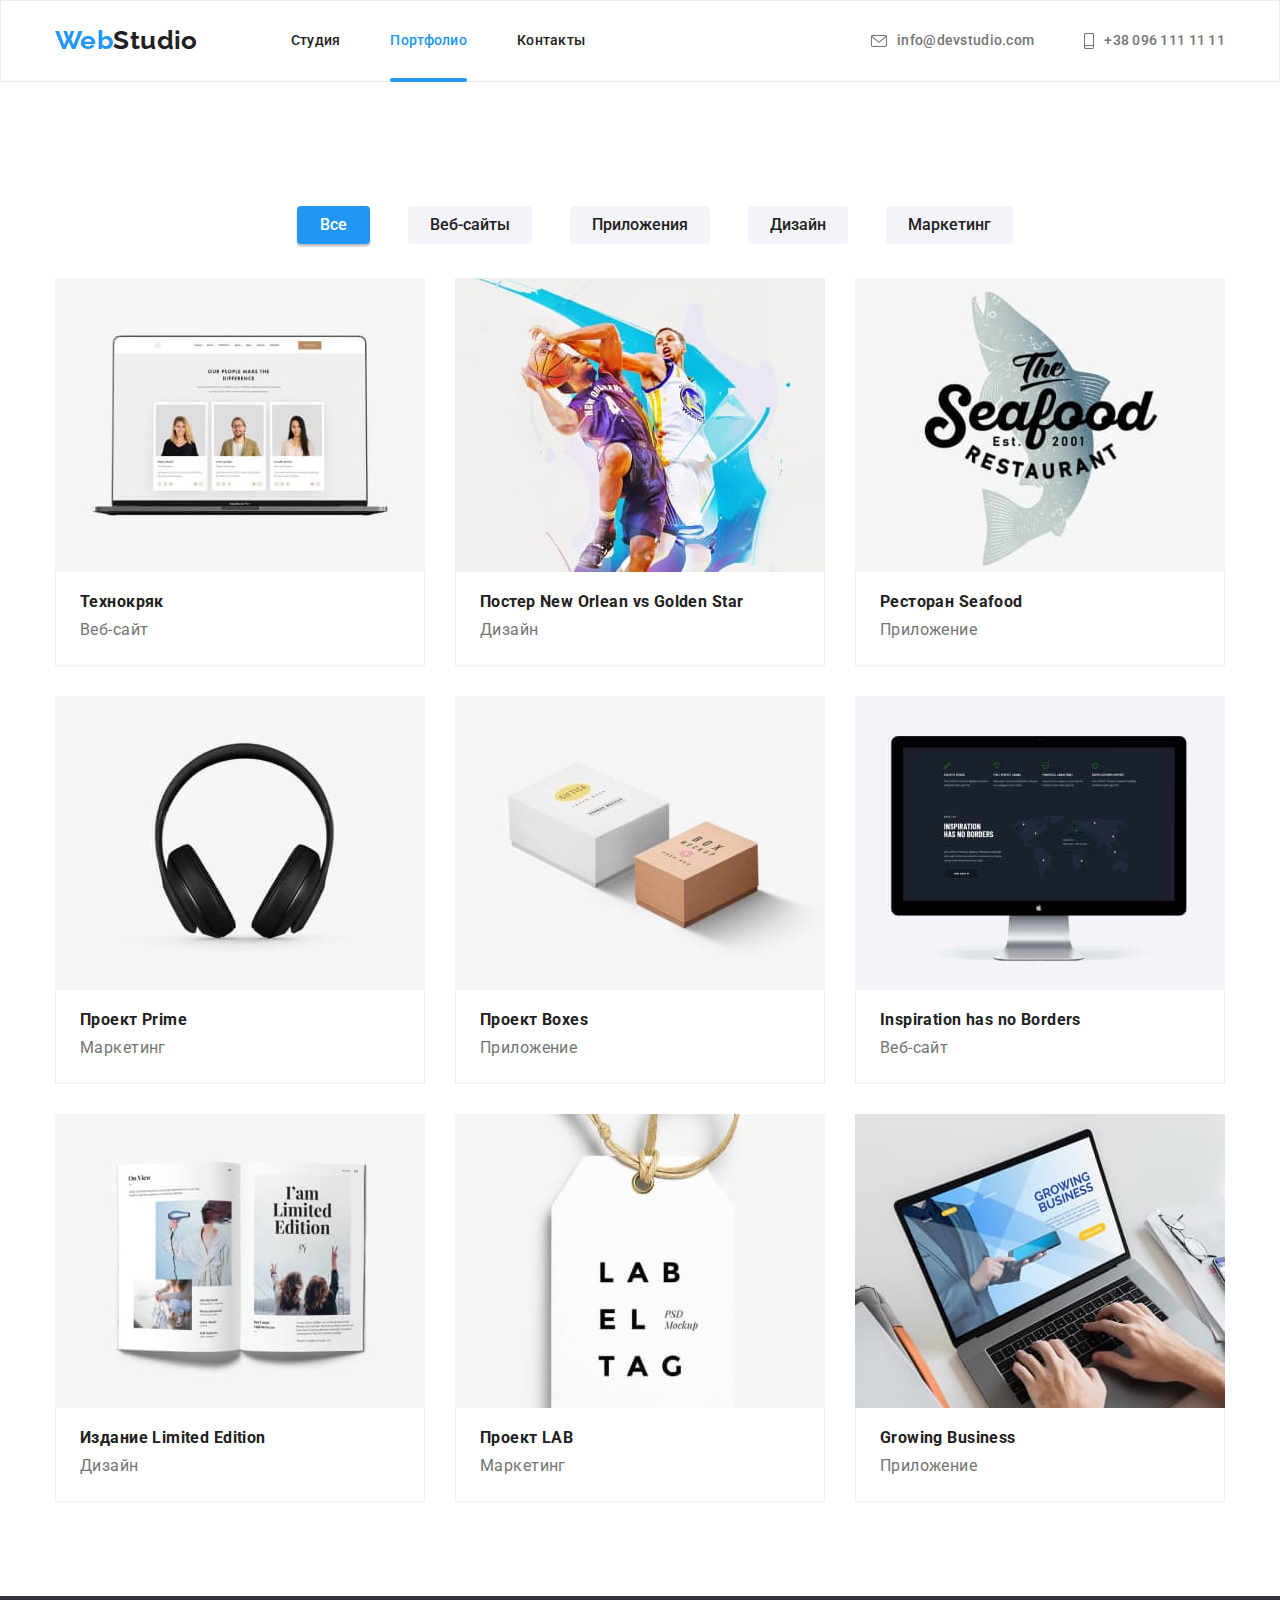
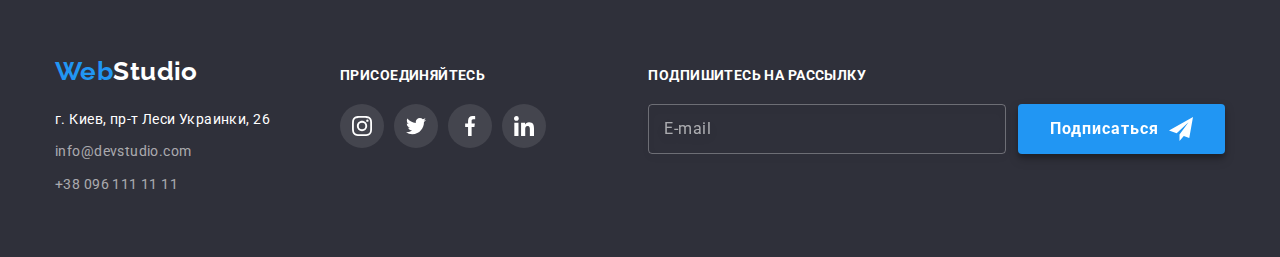
==== commit 7ed5adce: "sass" ====
--- a/portfolio.html
+++ b/portfolio.html
@@ -15,7 +15,7 @@
       rel="stylesheet"
       href="https://cdnjs.cloudflare.com/ajax/libs/modern-normalize/1.1.0/modern-normalize.min.css"
     />
-    <link rel="stylesheet" href="./css/styles.css" />
+    <link rel="stylesheet" href="./css/main.min.css">
   </head>
   <body>
     <!--шапка страницы-->
--- a/css/main.min.css
+++ b/css/main.min.css
@@ -0,0 +1,2 @@
+:root{--primary-text-color: #757575;--title-text-color: #212121;--accent-color: #2196F3;--accent-modal-btn-color: #188CE8;--white-text-color: #fff;--primary-background-color: #E5E5E5;--secondary-background-color: #F5F4FA;--white-background-color: #FFFFFF;--footer-background-color: #2F303A;--light-grey-rgba: rgba(255, 255, 255, 0.6);--icon-color: #AFB1B8;--bg-color-activity-wrraper: rgba(47, 48, 58, 0.8);--backdrop-bg: rgba(0, 0, 0, 0.2);--time-animation: 250ms;--time-distribution: cubic-bezier(0.4, 0, 0.2, 1)}body{font-family:roboto, sans-serif;letter-spacing:0.03em;font-size:14px;line-height:1.71;color:var(--primary-text-color)}p,h1,h2,h3{margin-top:0;margin-bottom:0}ul{margin-top:0;margin-bottom:0;padding-left:0}img{display:block;max-width:100%;height:auto}.list{list-style:none}.link{text-decoration:none;color:inherit}.section{padding-bottom:94px;padding-top:94px}.item{margin-left:30px;margin-top:30px}.container{width:1200px;padding-left:15px;padding-right:15px;margin-left:auto;margin-right:auto}.visually-hidden{position:absolute;width:1px;height:1px;margin:-1px;padding:0;overflow:hidden;border:0;clip:rect(0 0 0 0)}.main-btn{display:flex;justify-content:center;align-items:center;border:none;border-radius:4px;filter:drop-shadow(0px 4px 4px rgba(0,0,0,0.25));box-shadow:0px 4px 4px rgba(0,0,0,0.15);min-width:200px;padding:10px 32px;background-color:var(--accent-color);color:var(--white-text-color);font-family:inherit;font-weight:700;font-size:16px;line-height:1.88;letter-spacing:0.06em;cursor:pointer;transition:background-color var(--time-animation) var(--time-distribution)}.main-btn:hover,.main-btn:focus{background-color:#188CE8}.hero .main-btn,.modal .main-btn{margin-left:auto;margin-right:auto}.section-title{margin-bottom:50px;font-size:36px;line-height:1.17;text-align:center;color:var(--title-text-color)}.logo{font-family:raleway, sans-serif;font-weight:700;font-size:26px;line-height:1.2;color:var(--accent-color)}.icon-link{display:flex;align-items:center;justify-content:center;border-radius:50%;width:44px;height:44px}.title{margin-bottom:10px;color:var(--title-text-color)}.backdrop{position:fixed;top:0;left:0;bottom:0;right:0;background-color:var(--backdrop-bg);z-index:1;opacity:1;transition:opacity 250ms cubic-bezier(0.58, 0.79, 0.54, 0.35)}.backdrop.is-hidden{opacity:0;pointer-events:none;visibility:visible}.backdrop.is-hidden .modal{transform:translate(-50%, -50%) scale(0.9)}.modal{position:absolute;top:50%;left:50%;transform:translate(-50%, -50%) scale(1.1);min-width:528px;min-height:581px;padding:40px;background-color:var(--white-background-color);box-shadow:0px 1px 3px rgba(0,0,0,0.12),0px 1px 1px rgba(0,0,0,0.14),0px 2px 1px rgba(0,0,0,0.2);border-radius:4px;transition:transform 250ms cubic-bezier(0.58, 0.79, 0.54, 0.35)}.modal-icon-bg{position:absolute;top:8px;right:8px;padding:0;display:flex;align-items:center;justify-content:center;margin-left:auto;width:30px;height:30px;border:1px solid rgba(0,0,0,0.1);border-radius:50%;background-color:var(--white-text-color);cursor:pointer}.modal-icon-bg:hover,.modal-icon-bg:focus{fill:var(--accent-color)}.slogan{display:block;margin-bottom:12px;font-weight:700;font-size:20px;line-height:1.15;text-align:center;color:var(--title-text-color)}.form-input-wrapper{position:relative}.form-field,.form-field-comment{display:flex;flex-direction:column;margin-bottom:20px}.form-field:not(:last-child){margin-bottom:12px}.form-comment,.form-input{width:100%;border:1px solid rgba(33,33,33,0.2);border-radius:4px;padding:0}.form-input{height:40px;padding-left:42px;transition:border-color var(--time-animation) var(--time-distribution)}.form-input:hover,.form-input:focus,.form-comment:hover,.form-comment:focus{outline:none;border-color:var(--accent-color)}.form-input:hover+.form-input-icon,.form-input:focus+.form-input-icon{fill:var(--accent-color)}.form-input-icon{position:absolute;top:50%;left:12px;transform:translateY(-50%);transition:fill var(--time-animation) var(--time-distribution)}.form-comment{height:120px;resize:none;padding:12px 16px;transition:border-color var(--time-animation) var(--time-distribution)}.form-label,.form-comment::placeholder{font-size:12px;line-height:1.16;letter-spacing:0.01em}.form-label{margin-bottom:4px}.form-comment::placeholder{color:rgba(117,117,117,0.5)}.form-checkbox-wrapper{margin-bottom:30px}.form-checkbox-label{display:flex;align-items:center;justify-content:center}.form-checkbox-label::before{display:inline-block;margin-right:10px;width:16px;height:15px;content:'';border:2px solid var(--title-text-color);border-radius:2px;cursor:pointer}.form-checkbox-input:focus+.form-checkbox-label::before{border-color:var(--accent-color)}.form-checkbox-input:checked+.form-checkbox-label::before{background-color:var(--accent-color);background-image:url(../images/icon-check.svg);background-size:contain;background-origin:border-box}.main-btn:hover,.main-btn:focus{background:var(--accent-modal-btn-color)}.header{margin-top:0;margin-bottom:0;border:1px solid #ECECEC}.header .logo{margin-right:93px}.logo-header{color:var(--title-text-color)}.header-portfolio{margin-bottom:94px}.nav-list{display:flex;color:var(--title-text-color)}.nav-list .nav-item:not(:last-child){margin-right:50px}.header-link{display:block;padding-top:32px;padding-bottom:32px;align-items:baseline;font-weight:500;line-height:1.14;letter-spacing:0.02em;transition:color var(--time-animation) var(--time-distribution)}.contact-list{display:flex;margin-left:auto}.contacts-icon{margin-right:10px;fill:currentColor}.contact-link{display:flex;align-items:center;color:var(--primary-text-color);transition:color var(--time-animation) var(--time-distribution)}.contact-link:hover{fill:var(--accent-color)}.header-link:hover,.header-link:focus,.current-link{color:var(--accent-color)}.current-link{position:relative}.current-link::after{display:block;content:"";height:4px;width:100%;background:#2196F3;border-radius:2px;position:absolute;bottom:-1px}.contact-list .contact-item:not(:last-child){margin-right:50px}.container-header{display:flex}.container-header .nav{display:flex;align-items:center}.hero{padding-top:200px;padding-bottom:200px;text-align:center;background-color:var(--footer-background-color);background-image:linear-gradient(rgba(47,48,58,0.4), rgba(47,48,58,0.4)),url(../images/bg.jpg)}.hero-title{margin-bottom:30px;color:var(--white-text-color);font-weight:900;font-size:44px;line-height:1.36;letter-spacing:0.06em;text-transform:uppercase}.footer{padding-top:60px;padding-bottom:60px;background-color:var(--footer-background-color)}.footer-container{display:flex;align-items:baseline}.footer-container-item:not(:last-child){margin-right:70px}.footer-container-item:last-child{margin-left:auto}.footer .logo{display:block;margin-bottom:20px}.logo-footer{color:var(--white-text-color)}.address{font-style:inherit}.address-link{color:var(--light-grey-rgba);transition:color var(--time-animation) var(--time-distribution)}.address-link[target="_blank"]{color:var(--white-text-color)}.address-link:hover,.address-link:focus{color:var(--accent-color)}.address-list .address-item:not(:last-child){margin-bottom:9px}.footer-form-slogan{display:block;margin-bottom:20px;color:var(--white-text-color);text-transform:uppercase;font-size:14px;line-height:1.14}.footer-icon-link{background:rgba(255,255,255,0.1);transition:background-color var(--time-animation) var(--time-distribution)}.footer-icon{fill:var(--white-text-color);transition:background-color var(--time-animation) var(--time-distribution)}.footer-icon-link:hover,.footer-icon-link:focus{background-color:var(--accent-color)}.footer-form{display:flex}.footer-form-label{display:block;margin-right:12px}.footer-form-input{padding:15px;width:358px;height:50px;border:1px solid rgba(255,255,255,0.3);filter:drop-shadow(0px 4px 4px rgba(0,0,0,0.15));border-radius:4px;background-color:transparent}.footer-form-input::placeholder{display:block;font-size:16px;line-height:1.25;letter-spacing:0.03em;color:rgba(255,255,255,0.6)}.footer-form-input:not(:placeholder-shown){color:var(--white-background-color)}.footer-form-icon{margin-left:10px}.methodology{padding-bottom:0}.methodology-icon-container{display:flex;margin-bottom:30px;height:120px;background-color:var(--secondary-background-color);border-radius:4px;align-items:center;justify-content:center}.methodology-list{display:flex;flex-wrap:wrap;margin-top:-30px;margin-left:-30px}.methodology-item{flex-basis:calc(100% / 4 - 30px)}.methodology-subtitle{font-size:14px;line-height:1.14;text-transform:uppercase}.team{background-color:var(--secondary-background-color);text-align:center}.team-name{font-weight:500}.team-name,.team-text{font-size:16px;line-height:1.19}.team-text{margin-bottom:16px}.social-list{display:flex;margin-top:-10px;margin-left:-10px}.social-item{margin-left:10px;margin-top:10px}.team-icon{fill:currentColor}.team-icon-link{color:var(--icon-color);transition:color var(--time-animation) var(--time-distribution),background-color var(--time-animation) var(--time-distribution)}.team-icon-link:hover,.team-icon-link:focus{color:var(--white-text-color);background-color:var(--accent-color)}.team-list{display:flex;flex-wrap:wrap;margin-top:-30px;margin-left:-30px}.team-item{flex-basis:calc(100% / 4 - 30px);background:#FFFFFF;box-shadow:0px 1px 3px rgba(0,0,0,0.12),0px 1px 1px rgba(0,0,0,0.14),0px 2px 1px rgba(0,0,0,0.2);border-radius:0px 0px 4px 4px}.team-wrapper{padding:30px}.clients-icon-list{display:flex;flex-wrap:wrap;margin-top:-30px;margin-left:-30px}.clients-icon-item{flex-basis:calc(100% / 6 - 30px)}.clients-icon-link{display:flex;align-items:center;justify-content:center;padding:16px;height:92px;border:1px solid var(--icon-color);border-radius:4px;color:var(--icon-color);transition:color var(--time-animation) var(--time-distribution),border var(--time-animation) var(--time-distribution)}.clients-icon{fill:currentColor}.clients-icon-link:hover,.clients-icon-link:focus{border:1px solid var(--accent-color);color:var(--accent-color)}.list-portfolio{display:flex;justify-content:center;margin-bottom:34px}.list-portfolio .item:not(:last-child){margin-right:8px}.btn-portfolio{display:inline-block;min-width:73px;padding:6px 22px;font-weight:500;font-size:16px;line-height:1.63;text-align:center;color:var(--title-text-color);cursor:pointer;font-family:inherit;background-color:var(--secondary-background-color);border:none;border-radius:4px;transition:color var(--time-animation) var(--time-distribution),background-color var(--time-animation) var(--time-distribution),box-shadow var(--time-animation) var(--time-distribution)}.btn-portfolio:hover,.btn-portfolio:focus,.active{background-color:var(--accent-color);color:var(--white-text-color);box-shadow:0px 3px 1px rgba(0,0,0,0.1),0px 1px 2px rgba(0,0,0,0.08),0px 2px 2px rgba(0,0,0,0.12)}.works-list{display:flex;flex-wrap:wrap;margin-left:-30px;margin-top:-30px}.works-item{flex-basis:calc(100% / 3 - 30px)}.works-link{display:block;transition:box-shadow var(--time-animation) var(--time-distribution)}.works-link:hover,.works-link:focus{box-shadow:0px 1px 1px rgba(0,0,0,0.12),0px 4px 4px rgba(0,0,0,0.06),1px 4px 6px rgba(0,0,0,0.16)}.works-wrraper{padding:20px 24px;border:1px solid #EEEEEE;border-top:none}.works-title{margin-bottom:4px;font-size:16px;line-height:1.19}.works-description{font-size:16px;line-height:1.88}.works-card-overlay{position:relative}.works-img-overlay{position:relative;overflow:hidden}.works-text-overlay{position:absolute;top:0;left:0;opacity:0;background-color:rgba(33,150,243,0.9);transform:translateY(100%);transition:transform var(--time-animation) var(--time-distribution),opacity var(--time-animation) var(--time-distribution)}.works-text{padding:63px 24px;color:var(--white-text-color);font-size:18px;line-height:1.56}.works-link:hover .works-text-overlay,.works-link:focus .works-text-overlay{opacity:1;transform:translateY(0)}.list-img{display:flex;flex-wrap:wrap;margin-top:-30px;margin-left:-30px}.item-img{position:relative;flex-basis:calc(100% / 3 - 30px)}.activity-description{position:absolute;bottom:0;left:0;width:100%;display:block;padding-top:27px;padding-bottom:27px;text-transform:uppercase;font-weight:700;line-height:1.14;text-align:center;color:var(--white-text-color);background-color:var(--bg-color-activity-wrraper)}
+/*# sourceMappingURL=main.min.css.map */